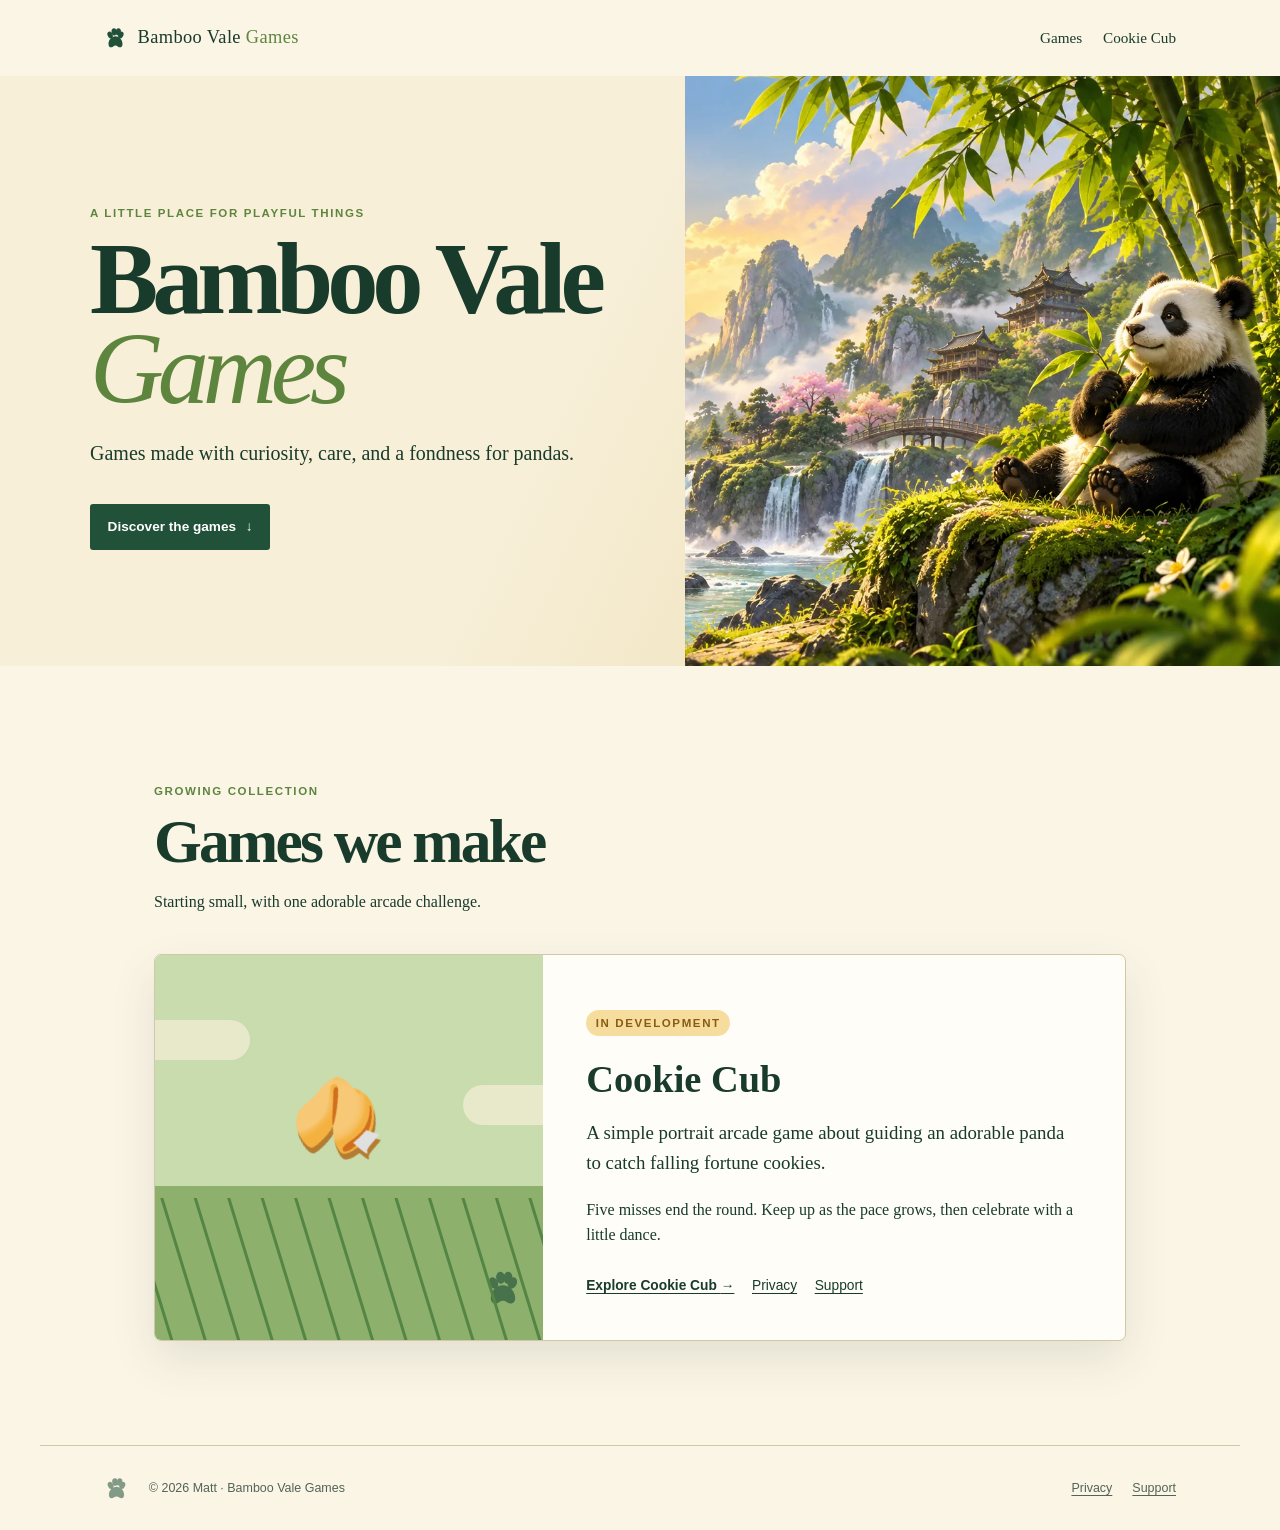
==== index.html @ 3daa9771 "Build initial Bamboo Vale Games website" ====
<!doctype html><html lang="en"><head><meta charset="utf-8"><meta name="viewport" content="width=device-width, initial-scale=1"><meta name="description" content="Bamboo Vale Games — warm, thoughtful games from Matt."><title>Bamboo Vale Games</title><link rel="stylesheet" href="styles.css"></head><body><a class="skip-link" href="#main">Skip to content</a><header class="site-header"><a class="brand" href="index.html" aria-label="Bamboo Vale Games home"><img class="pawmark brand-paw" src="assets/images/pawprint.svg" alt="" aria-hidden="true"><span>Bamboo Vale <b>Games</b></span></a><nav aria-label="Primary navigation"><a href="#games">Games</a><a href="cookie-cub/index.html">Cookie Cub</a></nav></header><main id="main"><section class="hero" aria-labelledby="home-title"><div class="hero-copy"><p class="eyebrow">A little place for playful things</p><h1 id="home-title">Bamboo Vale<br><em>Games</em></h1><p class="lede">Games made with curiosity, care, and a fondness for pandas.</p><a class="button" href="#games">Discover the games <span aria-hidden="true">↓</span></a></div><div class="hero-art" aria-hidden="true"><img src="assets/images/bamboo-vale-games-hero.webp" alt="" width="1672" height="941"></div></section><section class="games" id="games" aria-labelledby="games-title"><div class="section-heading"><p class="eyebrow">Growing collection</p><h2 id="games-title">Games we make</h2><p>Starting small, with one adorable arcade challenge.</p></div><article class="game-card"><div class="cookie-art" aria-hidden="true"><span class="cloud c1"></span><span class="cloud c2"></span><span class="cookie">🥠</span><img class="pawmark card-paw" src="assets/images/pawprint.svg" alt="" aria-hidden="true"><span class="grass"></span></div><div class="game-content"><p class="status">In development</p><h3>Cookie Cub</h3><p class="game-intro">A simple portrait arcade game about guiding an adorable panda to catch falling fortune cookies.</p><p>Five misses end the round. Keep up as the pace grows, then celebrate with a little dance.</p><div class="card-links"><a class="text-link" href="cookie-cub/index.html">Explore Cookie Cub <span aria-hidden="true">→</span></a><a href="cookie-cub/privacy/index.html">Privacy</a><a href="cookie-cub/support/index.html">Support</a></div></div></article></section></main><footer><img class="pawmark footer-paw" src="assets/images/pawprint.svg" alt="" aria-hidden="true"><p>© 2026 Matt · Bamboo Vale Games</p><a href="cookie-cub/privacy/index.html">Privacy</a><a href="cookie-cub/support/index.html">Support</a></footer></body></html>
---- styles.css ----
:root{--ink:#193b2b;--forest:#22513a;--leaf:#5e853e;--moss:#9aad62;--cream:#fbf5e6;--paper:#f2e6c8;--gold:#d6a83b;--clay:#a55f3e;--line:#d4c7a8;--shadow:0 18px 45px #2442291c}*{box-sizing:border-box}html{scroll-behavior:smooth}body{margin:0;background:var(--cream);color:var(--ink);font:16px/1.6 Georgia,'Times New Roman',serif}a{color:inherit;text-decoration-thickness:1px;text-underline-offset:3px}a:hover{color:var(--leaf)}a:focus-visible{outline:3px solid var(--gold);outline-offset:4px;border-radius:2px}.skip-link{position:absolute;top:-4rem;left:1rem;background:var(--ink);color:white;padding:.6rem 1rem;z-index:4}.skip-link:focus{top:1rem}.site-header,footer{max-width:1200px;margin:auto;padding:1.25rem 5vw;display:flex;align-items:center;justify-content:space-between;gap:1rem}.site-header{min-height:76px}.brand{display:flex;align-items:center;gap:.65rem;text-decoration:none;font-size:1.15rem;letter-spacing:.02em;white-space:nowrap}.brand b{font-weight:normal;color:var(--leaf)}.pawmark{display:block;width:1.45rem;height:1.45rem;flex:none}nav{display:flex;gap:1.3rem;font-size:.95rem}nav a{text-decoration:none}.hero{min-height:590px;display:grid;grid-template-columns:1fr 1fr;overflow:hidden;background:linear-gradient(115deg,#f8efd9 45%,#e6d69f);padding-left:max(5vw,calc((100% - 1100px)/2));align-items:center}.hero-copy{padding:4rem 2rem 4rem 0;max-width:570px}.eyebrow,.status{margin:0 0:.65rem;color:var(--leaf);font-family:Arial,sans-serif;font-size:.72rem;font-weight:bold;letter-spacing:.14em;text-transform:uppercase}.status{color:#895c14;background:#f6dd9e;display:inline-block;padding:.23rem .6rem;border-radius:50px}.hero h1,.game-hero h1{font-size:clamp(3.6rem,8vw,6.5rem);line-height:.88;letter-spacing:-.06em;margin:.2rem 0 1.5rem}.hero h1 em{color:var(--leaf);font-weight:normal}.lede{font-size:1.25rem;line-height:1.5;max-width:32rem}.button{display:inline-flex;gap:.6rem;align-items:center;margin-top:1rem;background:var(--forest);color:#fff;text-decoration:none;padding:.75rem 1.1rem;border-radius:3px;font-family:Arial,sans-serif;font-size:.85rem;font-weight:bold}.button:hover{color:white;background:#163a28}.hero-art{height:590px;overflow:hidden;background:#d6e0b4}.hero-art img{display:block;width:100%;height:100%;object-fit:cover;object-position:78% center}.games{max-width:1100px;margin:auto;padding:6.5rem 5vw}.section-heading{max-width:500px;margin-bottom:2.5rem}.section-heading h2,.features h2,.content-page h1{font-size:clamp(2.25rem,4.8vw,4rem);line-height:1;margin:.2rem 0 1rem;letter-spacing:-.045em}.game-card{display:grid;grid-template-columns:minmax(260px,.8fr) 1.2fr;box-shadow:var(--shadow);background:#fffdf7;border:1px solid var(--line);border-radius:7px;overflow:hidden}.cookie-art{min-height:370px;position:relative;overflow:hidden;background:linear-gradient(#c9dcae 60%,#8db06d 60%)}.cookie{position:absolute;left:35%;top:28%;font-size:4.5rem;filter:drop-shadow(0 6px 0 #b47c31);transform:rotate(-15deg)}.cloud{position:absolute;width:115px;height:40px;background:#f8f0d8aa;border-radius:99px}.c1{top:65px;left:-20px}.c2{top:130px;right:-35px}.card-paw{position:absolute;right:20px;bottom:32px;width:2.5rem;height:2.5rem;opacity:.65}.grass{position:absolute;bottom:0;width:100%;height:37%;background:repeating-linear-gradient(73deg,transparent 0 14px,#558545 15px 17px,transparent 18px 32px)}.game-content{padding:2.7rem}.game-content h3{font-size:2.4rem;line-height:1;margin:.8rem 0}.game-intro{font-size:1.18rem}.card-links{display:flex;gap:1.1rem;align-items:center;margin-top:1.7rem;flex-wrap:wrap;font-family:Arial,sans-serif;font-size:.86rem}.text-link{font-weight:bold}.game-hero{max-width:1100px;margin:auto;padding:6rem 5vw;display:grid;grid-template-columns:1.15fr .85fr;gap:4rem;align-items:center}.game-hero h1{color:var(--clay);font-size:clamp(4rem,8vw,6.5rem)}.game-hero p:not(.eyebrow):not(.status){max-width:560px}.inline-links{display:flex;gap:1.4rem;align-items:center;flex-wrap:wrap}.phone-placeholder{margin:auto;width:min(270px,100%);min-height:450px;border:8px solid var(--ink);border-radius:35px;background:linear-gradient(160deg,#dce9ba,#f3d68b);display:flex;align-items:center;justify-content:center;text-align:center;color:#315f43;font-size:.9rem;letter-spacing:.04em;position:relative;box-shadow:var(--shadow)}.phone-placeholder:before{content:"";position:absolute;top:12px;width:70px;height:7px;border-radius:9px;background:var(--ink)}.phone-paw{position:absolute;bottom:70px;width:3rem;height:3rem;opacity:.45}.features{background:var(--paper);padding:5rem max(5vw,calc((100% - 850px)/2))}.features ul{list-style:none;padding:0;display:grid;grid-template-columns:1fr 1fr;gap:1.2rem 3rem;max-width:800px}.features li{padding-left:1.5rem;position:relative}.features li:before{content:'✦';color:var(--gold);position:absolute;left:0}.utility-links{max-width:850px;margin:4rem auto;padding:0 5vw;display:grid;grid-template-columns:1fr 1fr;gap:1rem}.utility-links a{background:#fffdf7;border:1px solid var(--line);padding:1.4rem;display:flex;justify-content:space-between;text-decoration:none;font-size:1.1rem;box-shadow:0 5px 15px #2442290d}.content-page{max-width:820px;margin:auto;padding:6rem 5vw 5rem}.content-page h1{font-size:clamp(3rem,7vw,5rem)}.notice,.policy-space{padding:2rem;margin-top:2rem;border-radius:5px}.notice{background:#edf0d7;border-left:5px solid var(--leaf)}.notice h2,.policy-space h2{margin-top:0;font-size:1.45rem}.policy-space{border:1px dashed var(--moss);background:#fffdf799}.return-links{display:flex;gap:1.4rem;flex-wrap:wrap;margin-top:2.5rem}footer{border-top:1px solid var(--line);font: .78rem/1.4 Arial,sans-serif;color:#526357;justify-content:flex-start;gap:1.25rem;min-height:85px}footer p{margin-right:auto}.footer-paw{width:1.55rem;height:1.55rem;opacity:.55}@media(max-width:720px){.site-header{padding-top:1rem;padding-bottom:1rem}.hero{grid-template-columns:1fr;padding:0}.hero-copy{padding:4.5rem 7vw 3.5rem}.hero-art{height:auto}.hero-art img{height:auto;object-fit:contain;object-position:center}.hero h1{font-size:4rem}.game-card,.game-hero{grid-template-columns:1fr}.game-hero{padding-top:4rem;padding-bottom:4rem;gap:2.5rem}.cookie-art{min-height:260px}.game-content{padding:2rem}.features{padding-top:3.5rem;padding-bottom:3.5rem}.features ul,.utility-links{grid-template-columns:1fr}.phone-placeholder{min-height:390px;width:240px}.content-page{padding-top:4rem}footer{flex-wrap:wrap}.footer-paw{display:none}footer p{width:100%;margin:0}}@media(prefers-reduced-motion:reduce){html{scroll-behavior:auto}}
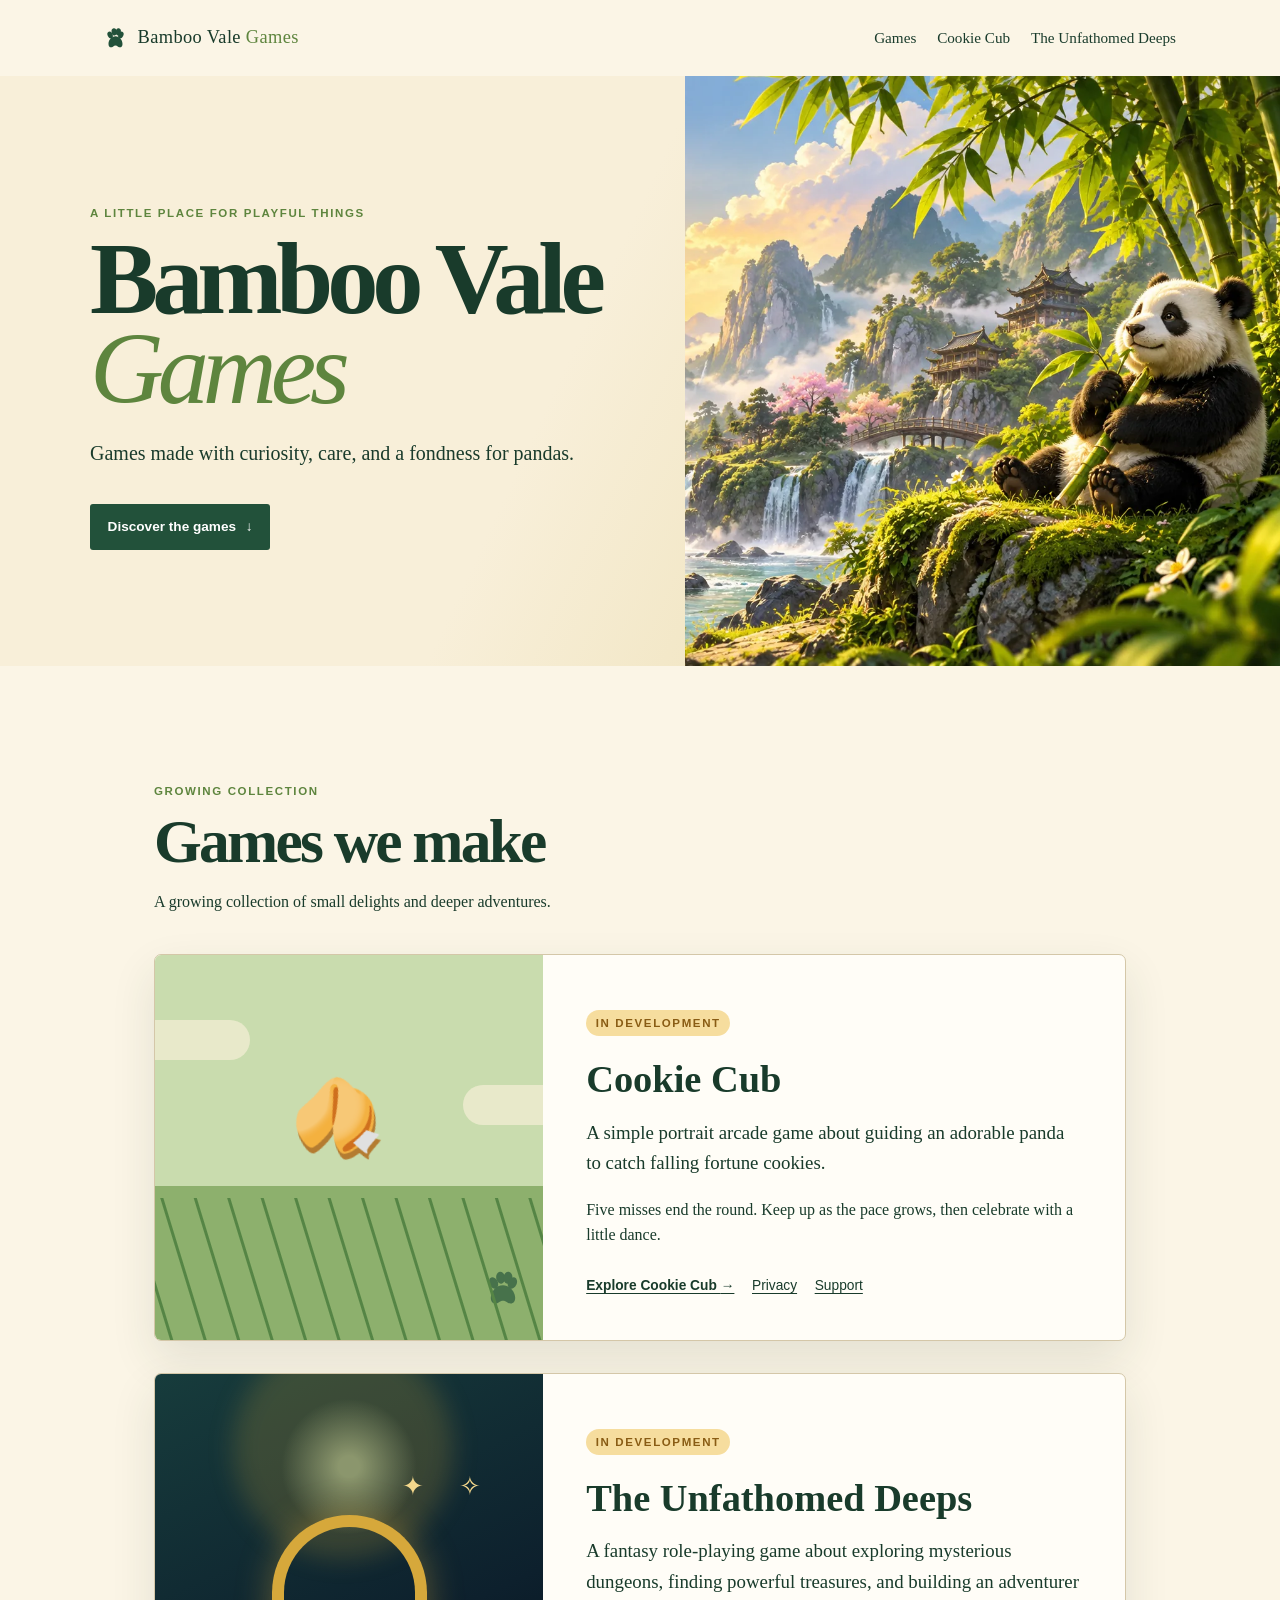
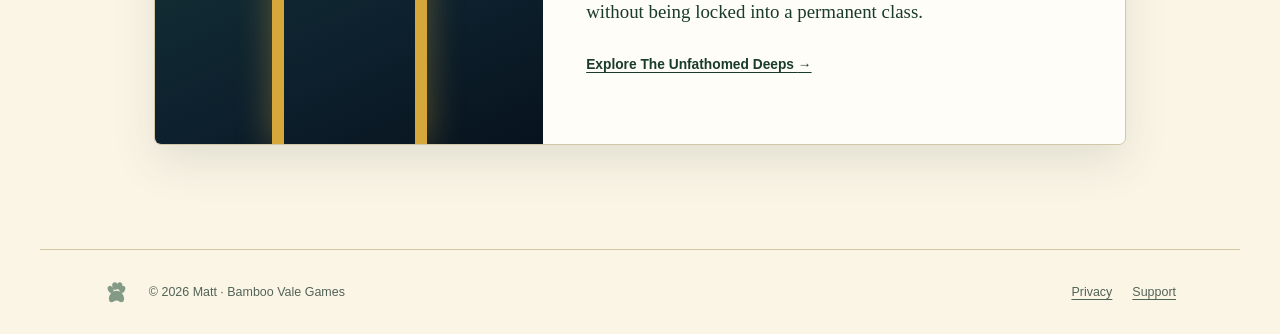
==== commit 5343de30: "Add The Unfathomed Deeps to Bamboo Vale Games website" ====
--- a/index.html
+++ b/index.html
@@ -1 +1 @@
-<!doctype html><html lang="en"><head><meta charset="utf-8"><meta name="viewport" content="width=device-width, initial-scale=1"><meta name="description" content="Bamboo Vale Games — warm, thoughtful games from Matt."><title>Bamboo Vale Games</title><link rel="stylesheet" href="styles.css"></head><body><a class="skip-link" href="#main">Skip to content</a><header class="site-header"><a class="brand" href="index.html" aria-label="Bamboo Vale Games home"><img class="pawmark brand-paw" src="assets/images/pawprint.svg" alt="" aria-hidden="true"><span>Bamboo Vale <b>Games</b></span></a><nav aria-label="Primary navigation"><a href="#games">Games</a><a href="cookie-cub/index.html">Cookie Cub</a></nav></header><main id="main"><section class="hero" aria-labelledby="home-title"><div class="hero-copy"><p class="eyebrow">A little place for playful things</p><h1 id="home-title">Bamboo Vale<br><em>Games</em></h1><p class="lede">Games made with curiosity, care, and a fondness for pandas.</p><a class="button" href="#games">Discover the games <span aria-hidden="true">↓</span></a></div><div class="hero-art" aria-hidden="true"><img src="assets/images/bamboo-vale-games-hero.webp" alt="" width="1672" height="941"></div></section><section class="games" id="games" aria-labelledby="games-title"><div class="section-heading"><p class="eyebrow">Growing collection</p><h2 id="games-title">Games we make</h2><p>Starting small, with one adorable arcade challenge.</p></div><article class="game-card"><div class="cookie-art" aria-hidden="true"><span class="cloud c1"></span><span class="cloud c2"></span><span class="cookie">🥠</span><img class="pawmark card-paw" src="assets/images/pawprint.svg" alt="" aria-hidden="true"><span class="grass"></span></div><div class="game-content"><p class="status">In development</p><h3>Cookie Cub</h3><p class="game-intro">A simple portrait arcade game about guiding an adorable panda to catch falling fortune cookies.</p><p>Five misses end the round. Keep up as the pace grows, then celebrate with a little dance.</p><div class="card-links"><a class="text-link" href="cookie-cub/index.html">Explore Cookie Cub <span aria-hidden="true">→</span></a><a href="cookie-cub/privacy/index.html">Privacy</a><a href="cookie-cub/support/index.html">Support</a></div></div></article></section></main><footer><img class="pawmark footer-paw" src="assets/images/pawprint.svg" alt="" aria-hidden="true"><p>© 2026 Matt · Bamboo Vale Games</p><a href="cookie-cub/privacy/index.html">Privacy</a><a href="cookie-cub/support/index.html">Support</a></footer></body></html>+<!doctype html><html lang="en"><head><meta charset="utf-8"><meta name="viewport" content="width=device-width, initial-scale=1"><meta name="description" content="Bamboo Vale Games — warm, thoughtful games from Matt."><title>Bamboo Vale Games</title><link rel="stylesheet" href="styles.css"></head><body><a class="skip-link" href="#main">Skip to content</a><header class="site-header"><a class="brand" href="index.html" aria-label="Bamboo Vale Games home"><img class="pawmark brand-paw" src="assets/images/pawprint.svg" alt="" aria-hidden="true"><span>Bamboo Vale <b>Games</b></span></a><nav aria-label="Primary navigation"><a href="#games">Games</a><a href="cookie-cub/index.html">Cookie Cub</a><a href="the-unfathomed-deeps/index.html">The Unfathomed Deeps</a></nav></header><main id="main"><section class="hero" aria-labelledby="home-title"><div class="hero-copy"><p class="eyebrow">A little place for playful things</p><h1 id="home-title">Bamboo Vale<br><em>Games</em></h1><p class="lede">Games made with curiosity, care, and a fondness for pandas.</p><a class="button" href="#games">Discover the games <span aria-hidden="true">↓</span></a></div><div class="hero-art" aria-hidden="true"><img src="assets/images/bamboo-vale-games-hero.webp" alt="" width="1672" height="941"></div></section><section class="games" id="games" aria-labelledby="games-title"><div class="section-heading"><p class="eyebrow">Growing collection</p><h2 id="games-title">Games we make</h2><p>A growing collection of small delights and deeper adventures.</p></div><article class="game-card"><div class="cookie-art" aria-hidden="true"><span class="cloud c1"></span><span class="cloud c2"></span><span class="cookie">🥠</span><img class="pawmark card-paw" src="assets/images/pawprint.svg" alt="" aria-hidden="true"><span class="grass"></span></div><div class="game-content"><p class="status">In development</p><h3>Cookie Cub</h3><p class="game-intro">A simple portrait arcade game about guiding an adorable panda to catch falling fortune cookies.</p><p>Five misses end the round. Keep up as the pace grows, then celebrate with a little dance.</p><div class="card-links"><a class="text-link" href="cookie-cub/index.html">Explore Cookie Cub <span aria-hidden="true">→</span></a><a href="cookie-cub/privacy/index.html">Privacy</a><a href="cookie-cub/support/index.html">Support</a></div></div></article><article class="game-card deeps-card"><div class="deeps-art" aria-hidden="true"><span class="deeps-glow"></span><span class="deeps-arch"></span><span class="deeps-stars">✦ ✧</span></div><div class="game-content"><p class="status">In development</p><h3>The Unfathomed Deeps</h3><p class="game-intro">A fantasy role-playing game about exploring mysterious dungeons, finding powerful treasures, and building an adventurer without being locked into a permanent class.</p><div class="card-links"><a class="text-link" href="the-unfathomed-deeps/index.html">Explore The Unfathomed Deeps <span aria-hidden="true">→</span></a></div></div></article></section></main><footer><img class="pawmark footer-paw" src="assets/images/pawprint.svg" alt="" aria-hidden="true"><p>© 2026 Matt · Bamboo Vale Games</p><a href="cookie-cub/privacy/index.html">Privacy</a><a href="cookie-cub/support/index.html">Support</a></footer></body></html>
--- a/styles.css
+++ b/styles.css
@@ -1 +1 @@
-:root{--ink:#193b2b;--forest:#22513a;--leaf:#5e853e;--moss:#9aad62;--cream:#fbf5e6;--paper:#f2e6c8;--gold:#d6a83b;--clay:#a55f3e;--line:#d4c7a8;--shadow:0 18px 45px #2442291c}*{box-sizing:border-box}html{scroll-behavior:smooth}body{margin:0;background:var(--cream);color:var(--ink);font:16px/1.6 Georgia,'Times New Roman',serif}a{color:inherit;text-decoration-thickness:1px;text-underline-offset:3px}a:hover{color:var(--leaf)}a:focus-visible{outline:3px solid var(--gold);outline-offset:4px;border-radius:2px}.skip-link{position:absolute;top:-4rem;left:1rem;background:var(--ink);color:white;padding:.6rem 1rem;z-index:4}.skip-link:focus{top:1rem}.site-header,footer{max-width:1200px;margin:auto;padding:1.25rem 5vw;display:flex;align-items:center;justify-content:space-between;gap:1rem}.site-header{min-height:76px}.brand{display:flex;align-items:center;gap:.65rem;text-decoration:none;font-size:1.15rem;letter-spacing:.02em;white-space:nowrap}.brand b{font-weight:normal;color:var(--leaf)}.pawmark{display:block;width:1.45rem;height:1.45rem;flex:none}nav{display:flex;gap:1.3rem;font-size:.95rem}nav a{text-decoration:none}.hero{min-height:590px;display:grid;grid-template-columns:1fr 1fr;overflow:hidden;background:linear-gradient(115deg,#f8efd9 45%,#e6d69f);padding-left:max(5vw,calc((100% - 1100px)/2));align-items:center}.hero-copy{padding:4rem 2rem 4rem 0;max-width:570px}.eyebrow,.status{margin:0 0:.65rem;color:var(--leaf);font-family:Arial,sans-serif;font-size:.72rem;font-weight:bold;letter-spacing:.14em;text-transform:uppercase}.status{color:#895c14;background:#f6dd9e;display:inline-block;padding:.23rem .6rem;border-radius:50px}.hero h1,.game-hero h1{font-size:clamp(3.6rem,8vw,6.5rem);line-height:.88;letter-spacing:-.06em;margin:.2rem 0 1.5rem}.hero h1 em{color:var(--leaf);font-weight:normal}.lede{font-size:1.25rem;line-height:1.5;max-width:32rem}.button{display:inline-flex;gap:.6rem;align-items:center;margin-top:1rem;background:var(--forest);color:#fff;text-decoration:none;padding:.75rem 1.1rem;border-radius:3px;font-family:Arial,sans-serif;font-size:.85rem;font-weight:bold}.button:hover{color:white;background:#163a28}.hero-art{height:590px;overflow:hidden;background:#d6e0b4}.hero-art img{display:block;width:100%;height:100%;object-fit:cover;object-position:78% center}.games{max-width:1100px;margin:auto;padding:6.5rem 5vw}.section-heading{max-width:500px;margin-bottom:2.5rem}.section-heading h2,.features h2,.content-page h1{font-size:clamp(2.25rem,4.8vw,4rem);line-height:1;margin:.2rem 0 1rem;letter-spacing:-.045em}.game-card{display:grid;grid-template-columns:minmax(260px,.8fr) 1.2fr;box-shadow:var(--shadow);background:#fffdf7;border:1px solid var(--line);border-radius:7px;overflow:hidden}.cookie-art{min-height:370px;position:relative;overflow:hidden;background:linear-gradient(#c9dcae 60%,#8db06d 60%)}.cookie{position:absolute;left:35%;top:28%;font-size:4.5rem;filter:drop-shadow(0 6px 0 #b47c31);transform:rotate(-15deg)}.cloud{position:absolute;width:115px;height:40px;background:#f8f0d8aa;border-radius:99px}.c1{top:65px;left:-20px}.c2{top:130px;right:-35px}.card-paw{position:absolute;right:20px;bottom:32px;width:2.5rem;height:2.5rem;opacity:.65}.grass{position:absolute;bottom:0;width:100%;height:37%;background:repeating-linear-gradient(73deg,transparent 0 14px,#558545 15px 17px,transparent 18px 32px)}.game-content{padding:2.7rem}.game-content h3{font-size:2.4rem;line-height:1;margin:.8rem 0}.game-intro{font-size:1.18rem}.card-links{display:flex;gap:1.1rem;align-items:center;margin-top:1.7rem;flex-wrap:wrap;font-family:Arial,sans-serif;font-size:.86rem}.text-link{font-weight:bold}.game-hero{max-width:1100px;margin:auto;padding:6rem 5vw;display:grid;grid-template-columns:1.15fr .85fr;gap:4rem;align-items:center}.game-hero h1{color:var(--clay);font-size:clamp(4rem,8vw,6.5rem)}.game-hero p:not(.eyebrow):not(.status){max-width:560px}.inline-links{display:flex;gap:1.4rem;align-items:center;flex-wrap:wrap}.phone-placeholder{margin:auto;width:min(270px,100%);min-height:450px;border:8px solid var(--ink);border-radius:35px;background:linear-gradient(160deg,#dce9ba,#f3d68b);display:flex;align-items:center;justify-content:center;text-align:center;color:#315f43;font-size:.9rem;letter-spacing:.04em;position:relative;box-shadow:var(--shadow)}.phone-placeholder:before{content:"";position:absolute;top:12px;width:70px;height:7px;border-radius:9px;background:var(--ink)}.phone-paw{position:absolute;bottom:70px;width:3rem;height:3rem;opacity:.45}.features{background:var(--paper);padding:5rem max(5vw,calc((100% - 850px)/2))}.features ul{list-style:none;padding:0;display:grid;grid-template-columns:1fr 1fr;gap:1.2rem 3rem;max-width:800px}.features li{padding-left:1.5rem;position:relative}.features li:before{content:'✦';color:var(--gold);position:absolute;left:0}.utility-links{max-width:850px;margin:4rem auto;padding:0 5vw;display:grid;grid-template-columns:1fr 1fr;gap:1rem}.utility-links a{background:#fffdf7;border:1px solid var(--line);padding:1.4rem;display:flex;justify-content:space-between;text-decoration:none;font-size:1.1rem;box-shadow:0 5px 15px #2442290d}.content-page{max-width:820px;margin:auto;padding:6rem 5vw 5rem}.content-page h1{font-size:clamp(3rem,7vw,5rem)}.notice,.policy-space{padding:2rem;margin-top:2rem;border-radius:5px}.notice{background:#edf0d7;border-left:5px solid var(--leaf)}.notice h2,.policy-space h2{margin-top:0;font-size:1.45rem}.policy-space{border:1px dashed var(--moss);background:#fffdf799}.return-links{display:flex;gap:1.4rem;flex-wrap:wrap;margin-top:2.5rem}footer{border-top:1px solid var(--line);font: .78rem/1.4 Arial,sans-serif;color:#526357;justify-content:flex-start;gap:1.25rem;min-height:85px}footer p{margin-right:auto}.footer-paw{width:1.55rem;height:1.55rem;opacity:.55}@media(max-width:720px){.site-header{padding-top:1rem;padding-bottom:1rem}.hero{grid-template-columns:1fr;padding:0}.hero-copy{padding:4.5rem 7vw 3.5rem}.hero-art{height:auto}.hero-art img{height:auto;object-fit:contain;object-position:center}.hero h1{font-size:4rem}.game-card,.game-hero{grid-template-columns:1fr}.game-hero{padding-top:4rem;padding-bottom:4rem;gap:2.5rem}.cookie-art{min-height:260px}.game-content{padding:2rem}.features{padding-top:3.5rem;padding-bottom:3.5rem}.features ul,.utility-links{grid-template-columns:1fr}.phone-placeholder{min-height:390px;width:240px}.content-page{padding-top:4rem}footer{flex-wrap:wrap}.footer-paw{display:none}footer p{width:100%;margin:0}}@media(prefers-reduced-motion:reduce){html{scroll-behavior:auto}}+:root{--ink:#193b2b;--forest:#22513a;--leaf:#5e853e;--moss:#9aad62;--cream:#fbf5e6;--paper:#f2e6c8;--gold:#d6a83b;--clay:#a55f3e;--line:#d4c7a8;--shadow:0 18px 45px #2442291c}*{box-sizing:border-box}html{scroll-behavior:smooth}body{margin:0;background:var(--cream);color:var(--ink);font:16px/1.6 Georgia,'Times New Roman',serif}a{color:inherit;text-decoration-thickness:1px;text-underline-offset:3px}a:hover{color:var(--leaf)}a:focus-visible{outline:3px solid var(--gold);outline-offset:4px;border-radius:2px}.skip-link{position:absolute;top:-4rem;left:1rem;background:var(--ink);color:white;padding:.6rem 1rem;z-index:4}.skip-link:focus{top:1rem}.site-header,footer{max-width:1200px;margin:auto;padding:1.25rem 5vw;display:flex;align-items:center;justify-content:space-between;gap:1rem}.site-header{min-height:76px}.brand{display:flex;align-items:center;gap:.65rem;text-decoration:none;font-size:1.15rem;letter-spacing:.02em;white-space:nowrap}.brand b{font-weight:normal;color:var(--leaf)}.pawmark{display:block;width:1.45rem;height:1.45rem;flex:none}nav{display:flex;gap:1.3rem;font-size:.95rem;flex-wrap:wrap;justify-content:flex-end}nav a{text-decoration:none}.hero{min-height:590px;display:grid;grid-template-columns:1fr 1fr;overflow:hidden;background:linear-gradient(115deg,#f8efd9 45%,#e6d69f);padding-left:max(5vw,calc((100% - 1100px)/2));align-items:center}.hero-copy{padding:4rem 2rem 4rem 0;max-width:570px}.eyebrow,.status{margin:0 0:.65rem;color:var(--leaf);font-family:Arial,sans-serif;font-size:.72rem;font-weight:bold;letter-spacing:.14em;text-transform:uppercase}.status{color:#895c14;background:#f6dd9e;display:inline-block;padding:.23rem .6rem;border-radius:50px}.hero h1,.game-hero h1{font-size:clamp(3.6rem,8vw,6.5rem);line-height:.88;letter-spacing:-.06em;margin:.2rem 0 1.5rem}.hero h1 em{color:var(--leaf);font-weight:normal}.lede{font-size:1.25rem;line-height:1.5;max-width:32rem}.button{display:inline-flex;gap:.6rem;align-items:center;margin-top:1rem;background:var(--forest);color:#fff;text-decoration:none;padding:.75rem 1.1rem;border-radius:3px;font-family:Arial,sans-serif;font-size:.85rem;font-weight:bold}.button:hover{color:white;background:#163a28}.hero-art{height:590px;overflow:hidden;background:#d6e0b4}.hero-art img{display:block;width:100%;height:100%;object-fit:cover;object-position:78% center}.games{max-width:1100px;margin:auto;padding:6.5rem 5vw}.section-heading{max-width:500px;margin-bottom:2.5rem}.section-heading h2,.features h2,.content-page h1{font-size:clamp(2.25rem,4.8vw,4rem);line-height:1;margin:.2rem 0 1rem;letter-spacing:-.045em}.game-card{display:grid;grid-template-columns:minmax(260px,.8fr) 1.2fr;box-shadow:var(--shadow);background:#fffdf7;border:1px solid var(--line);border-radius:7px;overflow:hidden}.game-card+.game-card{margin-top:2rem}.cookie-art{min-height:370px;position:relative;overflow:hidden;background:linear-gradient(#c9dcae 60%,#8db06d 60%)}.cookie{position:absolute;left:35%;top:28%;font-size:4.5rem;filter:drop-shadow(0 6px 0 #b47c31);transform:rotate(-15deg)}.cloud{position:absolute;width:115px;height:40px;background:#f8f0d8aa;border-radius:99px}.c1{top:65px;left:-20px}.c2{top:130px;right:-35px}.card-paw{position:absolute;right:20px;bottom:32px;width:2.5rem;height:2.5rem;opacity:.65}.grass{position:absolute;bottom:0;width:100%;height:37%;background:repeating-linear-gradient(73deg,transparent 0 14px,#558545 15px 17px,transparent 18px 32px)}.game-content{padding:2.7rem}.game-content h3{font-size:2.4rem;line-height:1;margin:.8rem 0}.game-intro{font-size:1.18rem}.card-links{display:flex;gap:1.1rem;align-items:center;margin-top:1.7rem;flex-wrap:wrap;font-family:Arial,sans-serif;font-size:.86rem}.text-link{font-weight:bold}.game-hero{max-width:1100px;margin:auto;padding:6rem 5vw;display:grid;grid-template-columns:1.15fr .85fr;gap:4rem;align-items:center}.game-hero h1{color:var(--clay);font-size:clamp(4rem,8vw,6.5rem)}.game-hero p:not(.eyebrow):not(.status){max-width:560px}.inline-links{display:flex;gap:1.4rem;align-items:center;flex-wrap:wrap}.screenshot-showcase{margin:auto;width:min(300px,100%);display:grid;gap:.85rem}.featured-screenshot{margin:0;padding:.45rem;background:var(--ink);border-radius:25px;box-shadow:var(--shadow)}.featured-screenshot img{display:block;width:100%;height:auto;border-radius:18px}.featured-screenshot figcaption{padding:.55rem .5rem .15rem;color:var(--cream);font:italic .78rem/1.35 Georgia,'Times New Roman',serif;text-align:center}.screenshot-strip{display:grid;grid-template-columns:repeat(4,1fr);gap:.4rem}.screenshot-strip img{display:block;width:100%;height:auto;border:2px solid var(--line);border-radius:6px;box-shadow:0 3px 8px #2442291c}.features{background:var(--paper);padding:5rem max(5vw,calc((100% - 850px)/2))}.features ul{list-style:none;padding:0;display:grid;grid-template-columns:1fr 1fr;gap:1.2rem 3rem;max-width:800px}.features li{padding-left:1.5rem;position:relative}.features li:before{content:'✦';color:var(--gold);position:absolute;left:0}.utility-links{max-width:850px;margin:4rem auto;padding:0 5vw;display:grid;grid-template-columns:1fr 1fr;gap:1rem}.utility-links a{background:#fffdf7;border:1px solid var(--line);padding:1.4rem;display:flex;justify-content:space-between;text-decoration:none;font-size:1.1rem;box-shadow:0 5px 15px #2442290d}.content-page{max-width:820px;margin:auto;padding:6rem 5vw 5rem}.content-page h1{font-size:clamp(3rem,7vw,5rem)}.notice,.policy-space{padding:2rem;margin-top:2rem;border-radius:5px}.notice{background:#edf0d7;border-left:5px solid var(--leaf)}.notice h2,.policy-space h2{margin-top:0;font-size:1.45rem}.policy-space{border:1px dashed var(--moss);background:#fffdf799}.return-links{display:flex;gap:1.4rem;flex-wrap:wrap;margin-top:2.5rem}.deeps-art{min-height:370px;position:relative;overflow:hidden;background:radial-gradient(circle at 50% 25%,#79927b 0 3%,transparent 20%),linear-gradient(155deg,#173c3c,#0d202d 68%,#07131d)}.deeps-glow{position:absolute;width:220px;height:220px;border-radius:50%;background:#d6a83b33;filter:blur(12px);top:-35px;left:20%}.deeps-arch{position:absolute;width:155px;height:230px;border:12px solid #d6a83b;border-bottom:0;border-radius:90px 90px 0 0;bottom:-1px;left:calc(50% - 77px);box-shadow:0 0 35px #d6a83b66}.deeps-stars{position:absolute;right:16%;top:25%;color:#f5d88c;font-size:1.6rem;word-spacing:1.8rem}.deeps-hero{max-width:1100px;margin:auto;padding:6rem 5vw;display:grid;grid-template-columns:1.15fr .85fr;gap:4rem;align-items:center}.deeps-hero h1{font-size:clamp(3.3rem,7vw,6.3rem);line-height:.88;letter-spacing:-.06em;margin:.5rem 0 1.5rem;color:var(--ink)}.deeps-hero h1 em{color:var(--clay);font-weight:normal}.deeps-hero-art{height:420px;position:relative;overflow:hidden;border-radius:6px;background:linear-gradient(#45636b,#1c3342 50%,#0e202d);box-shadow:var(--shadow)}.deeps-moon{position:absolute;width:105px;height:105px;border-radius:50%;background:#f1d58d;top:52px;right:20%;box-shadow:0 0 35px #f1d58d99}.deeps-ridge{position:absolute;bottom:0;width:125%;height:55%;clip-path:polygon(0 100%,18% 42%,31% 72%,52% 5%,68% 57%,84% 21%,100% 72%,100% 100%);background:#1e3c41}.ridge-two{height:38%;background:#122d39;clip-path:polygon(0 100%,21% 28%,42% 77%,58% 15%,77% 58%,100% 32%,100% 100%)}.deeps-door{position:absolute;bottom:0;left:calc(50% - 43px);width:86px;height:145px;border:6px solid #d6a83b;border-bottom:0;border-radius:48px 48px 0 0;background:#091722;box-shadow:0 0 30px #d6a83b77}.deeps-spark{position:absolute;color:#f6da88;font-size:1.5rem}.s1{left:23%;top:29%}.s2{right:36%;bottom:34%}.deeps-intro,.deeps-browse,.systems-section{max-width:900px;margin:auto;padding:5.5rem 5vw}.deeps-intro{font-size:1.15rem}.deeps-intro h2,.deeps-philosophy h2,.deeps-browse h2,.training-section h2,.systems-section h2{font-size:clamp(2.25rem,4.8vw,4rem);line-height:1;margin:.2rem 0 1rem;letter-spacing:-.045em}.deeps-philosophy{padding:5rem max(5vw,calc((100% - 960px)/2));background:var(--paper);display:grid;grid-template-columns:1fr 1fr;gap:4rem;align-items:center}.philosophy-note{border-left:4px solid var(--gold);padding-left:1.5rem;font-size:1.1rem}.section-lede{max-width:42rem}.browse-grid,.training-grid,.systems-grid{display:grid;grid-template-columns:repeat(2,1fr);gap:1rem 1.3rem;margin-top:2rem}.browse-grid article,.training-grid article,.systems-grid>div{padding:1.3rem;background:#fffdf7;border:1px solid var(--line);border-radius:5px}.browse-grid h3,.training-grid h3,.systems-grid h3{margin:0 0:.3rem;font-size:1.2rem}.browse-grid p,.training-grid p,.systems-grid p{margin:0;font-size:.94rem}.training-section{padding:5.5rem max(5vw,calc((100% - 900px)/2));background:#e8efd4}.systems-section{padding-bottom:6.5rem}footer{border-top:1px solid var(--line);font: .78rem/1.4 Arial,sans-serif;color:#526357;justify-content:flex-start;gap:1.25rem;min-height:85px}footer p{margin-right:auto}.footer-paw{width:1.55rem;height:1.55rem;opacity:.55}@media(max-width:720px){.site-header{padding-top:1rem;padding-bottom:1rem}.hero{grid-template-columns:1fr;padding:0}.hero-copy{padding:4.5rem 7vw 3.5rem}.hero-art{height:auto}.hero-art img{height:auto;object-fit:contain;object-position:center}.hero h1{font-size:4rem}.game-card,.game-hero{grid-template-columns:1fr}.deeps-hero,.deeps-philosophy{grid-template-columns:1fr;gap:2.5rem}.deeps-hero{padding-top:4rem;padding-bottom:4rem}.deeps-hero-art{height:300px}.browse-grid,.training-grid,.systems-grid{grid-template-columns:1fr}.deeps-intro,.deeps-browse,.systems-section{padding-top:3.5rem;padding-bottom:3.5rem}.deeps-philosophy{padding-top:3.5rem;padding-bottom:3.5rem}.game-hero{padding-top:4rem;padding-bottom:4rem;gap:2.5rem}.cookie-art{min-height:260px}.game-content{padding:2rem}.features{padding-top:3.5rem;padding-bottom:3.5rem}.features ul,.utility-links{grid-template-columns:1fr}.screenshot-showcase{width:min(260px,100%)}.screenshot-strip{gap:.3rem}.content-page{padding-top:4rem}footer{flex-wrap:wrap}.footer-paw{display:none}footer p{width:100%;margin:0}}@media(prefers-reduced-motion:reduce){html{scroll-behavior:auto}}
